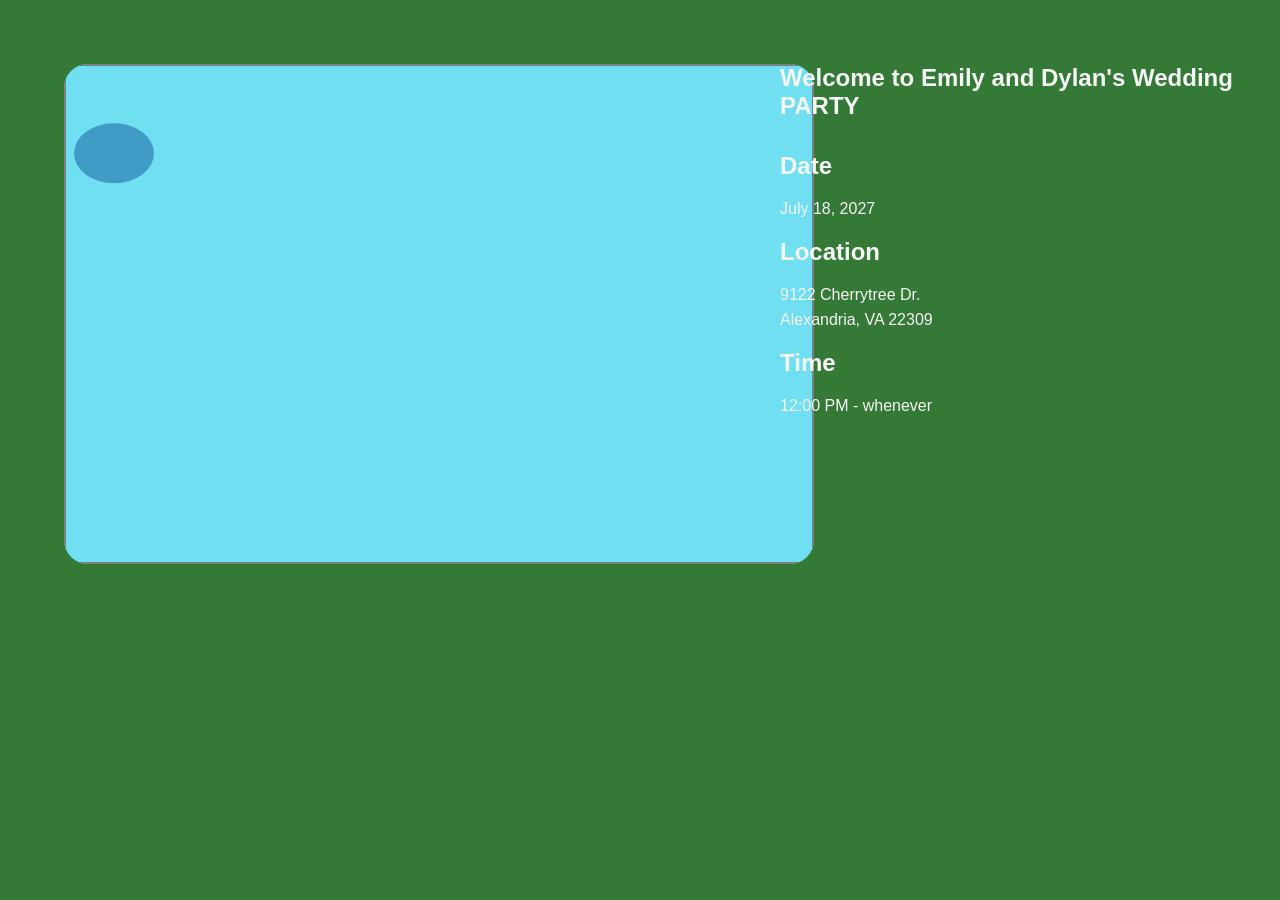
==== index.html @ 6626f099 "canvas stuff" ====
<!DOCTYPE html>
<html lang="en">

<head>
  <meta charset="UTF-8">
  <meta name="viewport" content="width=device-width, initial-scale=1.0">
  <link rel="stylesheet" href="style.css">
  <title>Emily and Dylan's Wedding</title>
</head>

<body>
  <main class="backyard">

     <!-- 
      <a class="floatie-link" href="#welcome">Welcome</a>
      <a class="floatie-link" href="#hotels">Hotels</a>
      <a class="floatie-link" href="#faq">FAQ</a>  
      -->
    <section class="pool">

    </section>


    <section class="deck">
      <div class="info revealed" id="welcome">
        <h1>Welcome to Emily and Dylan's Wedding PARTY</h1>

        <h2>Date</h2>
        <p>July 18, 2027</p>

        <h2>Location</h2>
        <p>9122 Cherrytree Dr.<br>
          Alexandria, VA 22309</p>

        <h2>Time</h2>
        <p>12:00 PM - whenever</p>
      </div>
      <div class="info" id="hotels">
        <h2>Hotel Options</h2>
        <h3>Hampton Inn & Suites Fort Belvoir</h3>
        <p>This is the closest to the location.</p>
        <h3>Alexandria VA Old Town</h3>
        <p>There are a lot of cute hotel options in Old Town.</p>
      </div>
      <div class="info" id="faq">
        <h2>Questions?</h2>
        <p>Please reach out!</p>
      </div>
    </section>
  </main>

  <script src="pool.js"></script>
  <script src="main.js"></script>
</body>

</html>
---- style.css ----
:root {
  --background-color: #f5f5f5;
  --text-color: #444;
  --green-color: #357937;
}

* {
  padding: 0;
  margin: 0;
  box-sizing: border-box;
}

html {
  scroll-behavior: smooth;
}

body {
  font-size: 16px;
  font-family: Avenir, sans-serif;
  background-color: var(--background-color);
  color: var(--text-color);
  /* &.dark-mode {
    --background-color: var(--green-color);
    --text-color: #f5f5f5;
  } */
}

main {
  width: 100%;
  margin: 0 auto;
  padding: 4rem 0;
}

h1 {
  /* font-size: 2.5rem; */
  margin-bottom: 2rem;
}

h2 {
  margin-bottom: 1rem;
}

p {
  line-height: 1.6;
  margin-bottom: 1rem;
}


/* .background-image-scroll {
  background-attachment: fixed;
  background-repeat: no-repeat;
  background-size: cover;
  background-position: center;
  padding: 200px 0;

  &#one {
    background-image: url('images/IMG_2915.jpeg');
  }
  &#two {
    background-image: url('images/IMG_8149.png');
  }
  
  &#three {
    background-image: url('images/2F921D37-9588-4C87-BC78-5B31366B9160.png');
  }
} */

.info {
  width: 90%;
  max-width: 800px;
  margin: 0 auto;
  padding: 4rem 0;
}



.backyard {
  color: var(--background-color);;
  display: flex;
  justify-content: space-between;
  position: relative;
  margin: 0;
  padding: 0;
  width: 100%;
  height: 100vh;
  background-color: var(--green-color);
  .pool {
    position: relative;
    top: 4rem;
    left: 4rem;
    width: 750px;
    height: 500px;
    border-radius: 1.5rem;
    border: none;
    overflow: hidden;
    /* background: #419BC7; */
    /* background: #D8F3FF; */
    background: #70dff2;


    /* border-radius: 2rem; */
    /* &::after {
      content: '';
      background-color: lightgrey;
      border-radius: 2rem;
      position: absolute;
      inset: -2rem;
      z-index: 1;
      background-image: url('images/rock-pattern.png');
      background-size: 100%;
      background-position: top;
      background-repeat: no-repeat;
    } */
    /* .wave {
      position: absolute;
      top: 0;
      left: 0;
      z-index: 2;
      border-radius: 2rem;
    } */

    /* .floatie-link {
      position: absolute;
      left: 0;
      top: 0;
      z-index: 3;
      will-change: transform;
    } */
  }

      /* border-radius: 1.5rem;
    border: 2px solid rgba(120, 120, 120, 0.9);
    overflow: hidden;
    background: #d8f3ff;
    box-shadow: inset 0 0 0 2px rgba(255,255,255,0.3); */

  .deck {
    position: relative;
    width: 500px;
    .info {
      position: absolute;
      top: 0;
      left: 0;
      width: 100%;
      height: 100%;
      opacity: 0;
      &.revealed {
        opacity: 1;
      }
    }
  }
}
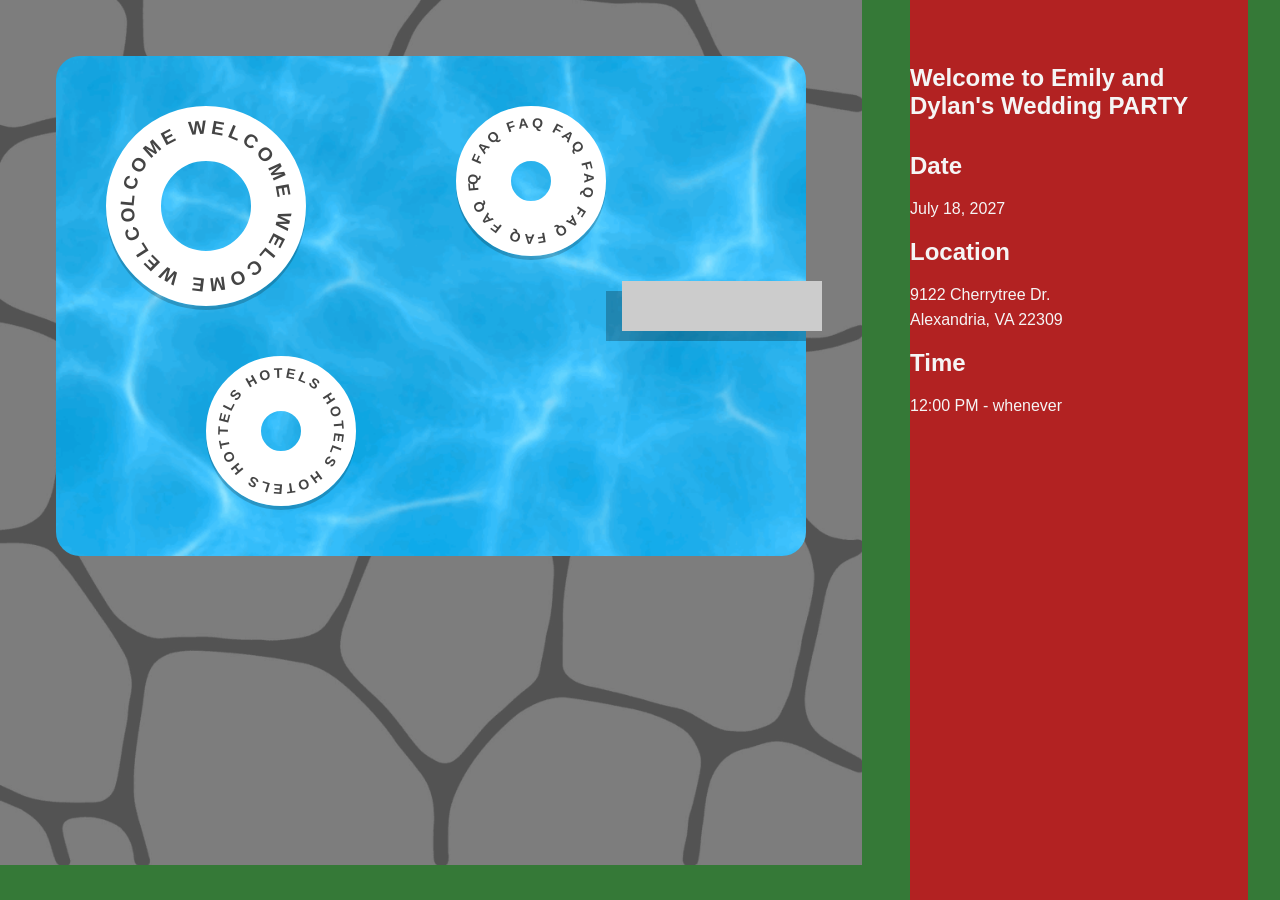
==== commit 7db5b686: "Big rewrite; fix pool" ====
--- a/index.html
+++ b/index.html
@@ -11,14 +11,69 @@
 <body>
   <main class="backyard">
 
-     <!-- 
+    <!-- 
       <a class="floatie-link" href="#welcome">Welcome</a>
       <a class="floatie-link" href="#hotels">Hotels</a>
       <a class="floatie-link" href="#faq">FAQ</a>  
       -->
-    <section class="pool">
+    <div class="pool-border">
+      <div class="pool">
 
-    </section>
+        <a class="floatie-link" href="#welcome">
+          <svg viewBox="0 0 100 100" xmlns="http://www.w3.org/2000/svg" role="img">
+            <defs>
+              <path id="circlePath" d="M 50,50 m -38,0 a 38,38 0 1,1 76,0 a 38,38 0 1,1 -76,0" />
+            </defs>
+
+            <circle cx="50" cy="50" r="38" fill="none" stroke="none" />
+
+            <text fill="currentColor" 
+              font-family="Avenir, sans-serif" 
+              font-size="10" 
+              font-weight="bold"
+              letter-spacing="2"
+              text-anchor="middle">
+              <textPath href="#circlePath" startOffset="50%">WELCOME WELCOME WELCOME WELCOME</textPath>
+            </text>
+          </svg>
+        </a>
+        <a class="floatie-link" href="#hotels">
+          <svg viewBox="0 0 100 100" xmlns="http://www.w3.org/2000/svg" role="img">
+            <defs>
+              <path id="circlePath" d="M 50,50 m -38,0 a 38,38 0 1,1 76,0 a 38,38 0 1,1 -76,0" />
+            </defs>
+            <circle cx="50" cy="50" r="38" fill="none" stroke="none" />
+            <text fill="currentColor" 
+              font-family="Avenir, sans-serif" 
+              font-size="10" 
+              font-weight="bold"
+              letter-spacing="2"
+              text-anchor="middle">
+              <textPath href="#circlePath" startOffset="50%">HOTELS HOTELS HOTELS HOTELS HOTELS</textPath>
+            </text>
+          </svg>
+        </a>
+        <a class="floatie-link" href="#faq">
+          <svg viewBox="0 0 100 100" xmlns="http://www.w3.org/2000/svg" role="img">
+            <defs>
+              <path id="circlePath" d="M 50,50 m -38,0 a 38,38 0 1,1 76,0 a 38,38 0 1,1 -76,0" />
+            </defs>
+            <circle cx="50" cy="50" r="38" fill="none" stroke="none" />
+            <text 
+              fill="currentColor" 
+              font-family="Avenir, sans-serif" 
+              font-size="10" 
+              font-weight="bold"
+              letter-spacing="2"
+              text-anchor="middle">
+              <textPath href="#circlePath" startOffset="50%">FAQ FAQ FAQ FAQ FAQ FAQ FAQ FAQ FAQ</textPath>
+            </text>
+          </svg>
+        </a>
+
+        <span class="diving-board"></span>
+      </div>
+    </div>
 
 
     <section class="deck">
@@ -49,7 +104,7 @@
     </section>
   </main>
 
-  <script src="pool.js"></script>
+  <!-- <script src="pool.js"></script> -->
   <script src="main.js"></script>
 </body>
 
--- a/style.css
+++ b/style.css
@@ -45,26 +45,6 @@
   margin-bottom: 1rem;
 }
 
-
-/* .background-image-scroll {
-  background-attachment: fixed;
-  background-repeat: no-repeat;
-  background-size: cover;
-  background-position: center;
-  padding: 200px 0;
-
-  &#one {
-    background-image: url('images/IMG_2915.jpeg');
-  }
-  &#two {
-    background-image: url('images/IMG_8149.png');
-  }
-  
-  &#three {
-    background-image: url('images/2F921D37-9588-4C87-BC78-5B31366B9160.png');
-  }
-} */
-
 .info {
   width: 90%;
   max-width: 800px;
@@ -75,68 +55,112 @@
 
 
 .backyard {
-  color: var(--background-color);;
+  color: var(--background-color);
   display: flex;
   justify-content: space-between;
+  gap: 1rem;
   position: relative;
   margin: 0;
   padding: 0;
   width: 100%;
   height: 100vh;
   background-color: var(--green-color);
+
+  .pool-border {
+    position: relative;
+    background-image: url('images/rock-pattern.png');
+    background-size: 100%;
+    background-position: top;
+    background-repeat: no-repeat;
+    padding: 3.5rem;
+    flex: 1.5;
+  }
+
   .pool {
     position: relative;
-    top: 4rem;
-    left: 4rem;
     width: 750px;
     height: 500px;
     border-radius: 1.5rem;
     border: none;
-    overflow: hidden;
-    /* background: #419BC7; */
-    /* background: #D8F3FF; */
     background: #70dff2;
-
-
-    /* border-radius: 2rem; */
-    /* &::after {
-      content: '';
-      background-color: lightgrey;
-      border-radius: 2rem;
+    background-image: url('images/pool-water.gif');
+    background-size: cover;
+    background-position: center;
+    background-repeat: no-repeat;
+
+    .diving-board {
+      width: 200px;
+      height: 50px;
+      background-color: #ccc;
       position: absolute;
-      inset: -2rem;
-      z-index: 1;
-      background-image: url('images/rock-pattern.png');
-      background-size: 100%;
-      background-position: top;
-      background-repeat: no-repeat;
-    } */
-    /* .wave {
+      top: 50%;
+      right: -1rem;
+      transform: translateY(-50%);
+      box-shadow: -1rem 10px 0 rgba(0, 0, 0, 0.25);
+    }
+
+    .floatie-link {
+      color: var(--text-color);
       position: absolute;
-      top: 0;
-      left: 0;
-      z-index: 2;
-      border-radius: 2rem;
-    } */
-
-    /* .floatie-link {
-      position: absolute;
-      left: 0;
-      top: 0;
       z-index: 3;
-      will-change: transform;
-    } */
-  }
-
-      /* border-radius: 1.5rem;
-    border: 2px solid rgba(120, 120, 120, 0.9);
-    overflow: hidden;
-    background: #d8f3ff;
-    box-shadow: inset 0 0 0 2px rgba(255,255,255,0.3); */
+      display: block;
+      background: transparent;
+      border: 55px solid white;
+      border-radius: 50%;
+      width: 150px;
+      height: 150px;
+      overflow: visible;
+      box-shadow: 0 4px 0 rgba(0, 0, 0, 0.2);
+
+      perspective: 10em;
+      animation: rotate 24s infinite linear, float 7s infinite ease-in-out;
+      animation-composition: add;
+
+      transition: color .4s ease;
+
+      &:hover {
+        color: rgb(35, 90, 255);
+      }
+
+      svg {
+        position: absolute;
+        inset: -50px;
+        width: calc(100% + 100px);
+        height: calc(100% + 100px);
+        pointer-events: none;
+        display: block;
+      }
+
+      &:nth-child(1) {
+        top: 50px;
+        left: 50px;
+        width: 200px;
+        height: 200px;
+      }
+
+      &:nth-child(2) {
+        top: 300px;
+        left: 150px;
+        animation: rotate 24s infinite linear, float 3s infinite ease-in-out;
+      }
+
+      &:nth-child(3) {
+        bottom: 300px;
+        left: 400px;
+        animation: rotate 24s infinite linear, float 4s infinite ease-in-out;
+      }
+    }
+  }
+
+
 
   .deck {
     position: relative;
     width: 500px;
+    margin: 0 2rem;
+    flex: 1;
+    background: FireBrick;
+
     .info {
       position: absolute;
       top: 0;
@@ -144,6 +168,7 @@
       width: 100%;
       height: 100%;
       opacity: 0;
+
       &.revealed {
         opacity: 1;
       }
@@ -151,3 +176,28 @@
   }
 }
 
+@keyframes rotate {
+  from {
+    transform:
+      rotate(0deg) rotateX(20deg) rotate(720deg);
+  }
+
+  to {
+    transform:
+      rotate(360deg) rotateX(20deg) rotate(0deg);
+  }
+}
+
+@keyframes float {
+  0% {
+    transform: translateY(0);
+  }
+
+  50% {
+    transform: translateY(-20px);
+  }
+
+  100% {
+    transform: translateY(0);
+  }
+}
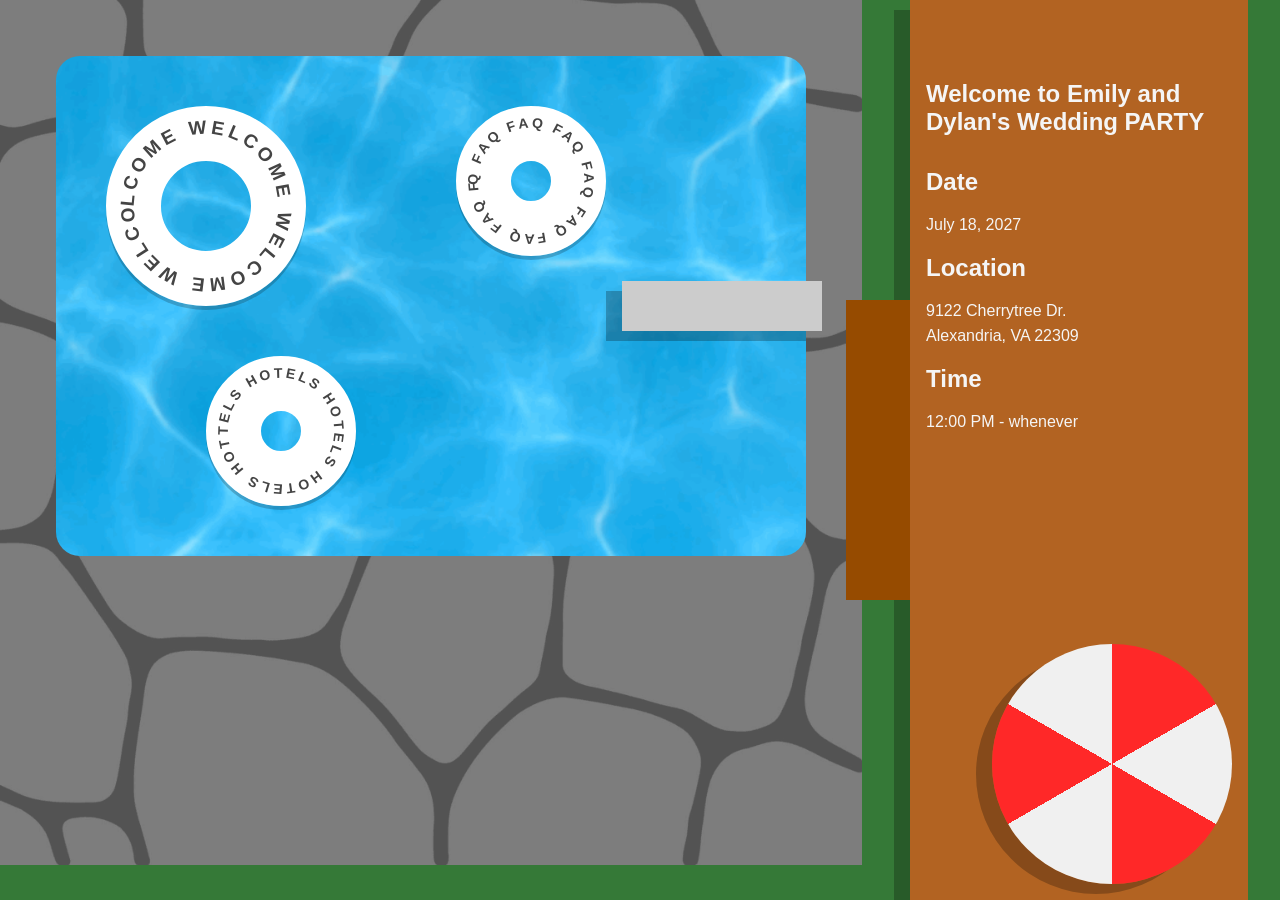
==== commit a594ec9b: "setting up deck styles; umbrella" ====
--- a/index.html
+++ b/index.html
@@ -77,6 +77,11 @@
 
 
     <section class="deck">
+      <span class="deck-stairs"></span>
+      <!-- <div class="parasol"></div> -->
+      <div class="umbrella-wrapper">
+        <div class="umbrella"></div>
+      </div>
       <div class="info revealed" id="welcome">
         <h1>Welcome to Emily and Dylan's Wedding PARTY</h1>
 
--- a/style.css
+++ b/style.css
@@ -2,6 +2,19 @@
   --background-color: #f5f5f5;
   --text-color: #444;
   --green-color: #357937;
+  --shadow: -1rem 10px 0 rgba(0, 0, 0, 0.25);
+
+  --r: rgb(255, 40, 40);
+  --rT: rgba(255, 40, 40, 0);
+
+  --w: rgb(240, 240, 240);
+  --wT: rgba(240, 240, 240, 0);
+
+  --o: rgb(255, 180, 70);
+  --oT: rgba(255, 180, 70, 0);
+
+  --do: rgb(232, 144, 0);
+  --doT: rgba(232, 144, 0, 0);
 }
 
 * {
@@ -64,6 +77,7 @@
   padding: 0;
   width: 100%;
   height: 100vh;
+  overflow: hidden;
   background-color: var(--green-color);
 
   .pool-border {
@@ -96,7 +110,7 @@
       top: 50%;
       right: -1rem;
       transform: translateY(-50%);
-      box-shadow: -1rem 10px 0 rgba(0, 0, 0, 0.25);
+      box-shadow: var(--shadow);
     }
 
     .floatie-link {
@@ -159,12 +173,84 @@
     width: 500px;
     margin: 0 2rem;
     flex: 1;
-    background: FireBrick;
+    background: rgb(178, 99, 34);
+    box-shadow: var(--shadow);
+
+    .parasol {
+
+      background:
+        /* top */
+        radial-gradient(100% 200% at 50% 100%, var(--r) 50%, var(--rT) 50.25%) 50% 1.5em / 9em 12em,
+        radial-gradient(100% 200% at 50% 100%, var(--w) 50%, var(--wT) 50.25%) 50% 1.5em / 21em 12em,
+        radial-gradient(100% 200% at 50% 100%, var(--r) 50%, var(--rT) 50.25%) 50% 1.5em / 30em 12em,
+
+        /* pointy ends */
+        /* radial-gradient(105% 200% at 50% 100%, var(--rT) 49%, var(--r) 50%) 0 13.5em / 4.5em 3em,
+        radial-gradient(105% 200% at 50% 100%, var(--wT) 49%, var(--w) 50%) 4.5em 13.5em / 6em 3em,
+        radial-gradient(105% 200% at 50% 100%, var(--rT) 49%, var(--r) 50%) 50% 13.5em / 9em 3em,
+        radial-gradient(105% 200% at 50% 100%, var(--wT) 49%, var(--w) 50%) 19.5em 13.5em / 6em 3em,
+        radial-gradient(105% 200% at 50% 100%, var(--rT) 49%, var(--r) 50%) 25.5em 13.5em / 4.5em 3em, */
+
+        /* pole */
+        radial-gradient(200% 200% at 100% 100%, var(--do) 49%, var(--doT) 50%) 14em 0 / 1em 1em,
+        radial-gradient(200% 200% at 0% 100%, var(--o) 49%, var(--oT) 50%) 15em 0 / 1em 1em,
+        linear-gradient(90deg, var(--do) 50%, var(--o) 50%) 14em 1em / 2em 25em
+        /* curve in pole */
+        /* radial-gradient(100% 200% at 50% 0, var(--oT) 0.95em, var(--o) 1em, var(--o) 1.95em, var(--do) 2em, var(--do) 2.95em, var(--doT) 3em) 14em 26em / 6em 3em, */
+        /* radial-gradient(200% 200% at 100% 100%, var(--o) 49%, var(--oT) 50%) 18em 25em / 1em 1em, */
+        /* radial-gradient(200% 200% at 0% 100%, var(--do) 49%, var(--doT) 50%) 19em 25em / 1em 1em */
+      ;
+
+      position: absolute;
+      right: 0;
+      bottom: 0;
+      background-repeat: no-repeat;
+      font-size: 10px;
+      width: 30em;
+      height: 29em;
+      box-shadow: var(--shadow);
+    }
+
+    .umbrella-wrapper {
+      border-radius: 50%;
+      position: absolute;
+      right: 1rem;
+      bottom: 1rem;
+      z-index: 99;
+      width: 15rem;
+      height: 15rem;
+      box-shadow: var(--shadow);
+    }
+
+    .umbrella {
+      /* red and white many stripes with linear gradient */
+      width: 15rem;
+      height: 15rem;
+      background: repeating-conic-gradient(var(--r) 0% 16.666%, var(--w) 16.666% 33.333%, var(--r) 33.333% 50%, var(--w) 50% 66.666%, var(--r) 66.666% 83.333%, var(--w) 83.333% 100%) 50% 50% / 15rem 15rem;
+      border-radius: 50%;
+      background-repeat: no-repeat;
+      animation: pure-rotate 3s linear infinite;
+      animation-play-state: paused;
+
+      &:hover {
+        animation-play-state: running;
+      }
+    }
+
+    .deck-stairs {
+      position: absolute;
+      top: 50%;
+      left: -4rem;
+      width: 4rem;
+      height: 300px;
+      transform: translateY(-50%);
+      background: rgb(150, 75, 0);
+    }
 
     .info {
       position: absolute;
-      top: 0;
-      left: 0;
+      top: 1rem;
+      left: 1rem;
       width: 100%;
       height: 100%;
       opacity: 0;
@@ -188,6 +274,16 @@
   }
 }
 
+@keyframes pure-rotate {
+  from {
+    transform: rotate(0deg);
+  }
+
+  to {
+    transform: rotate(360deg);
+  }
+}
+
 @keyframes float {
   0% {
     transform: translateY(0);
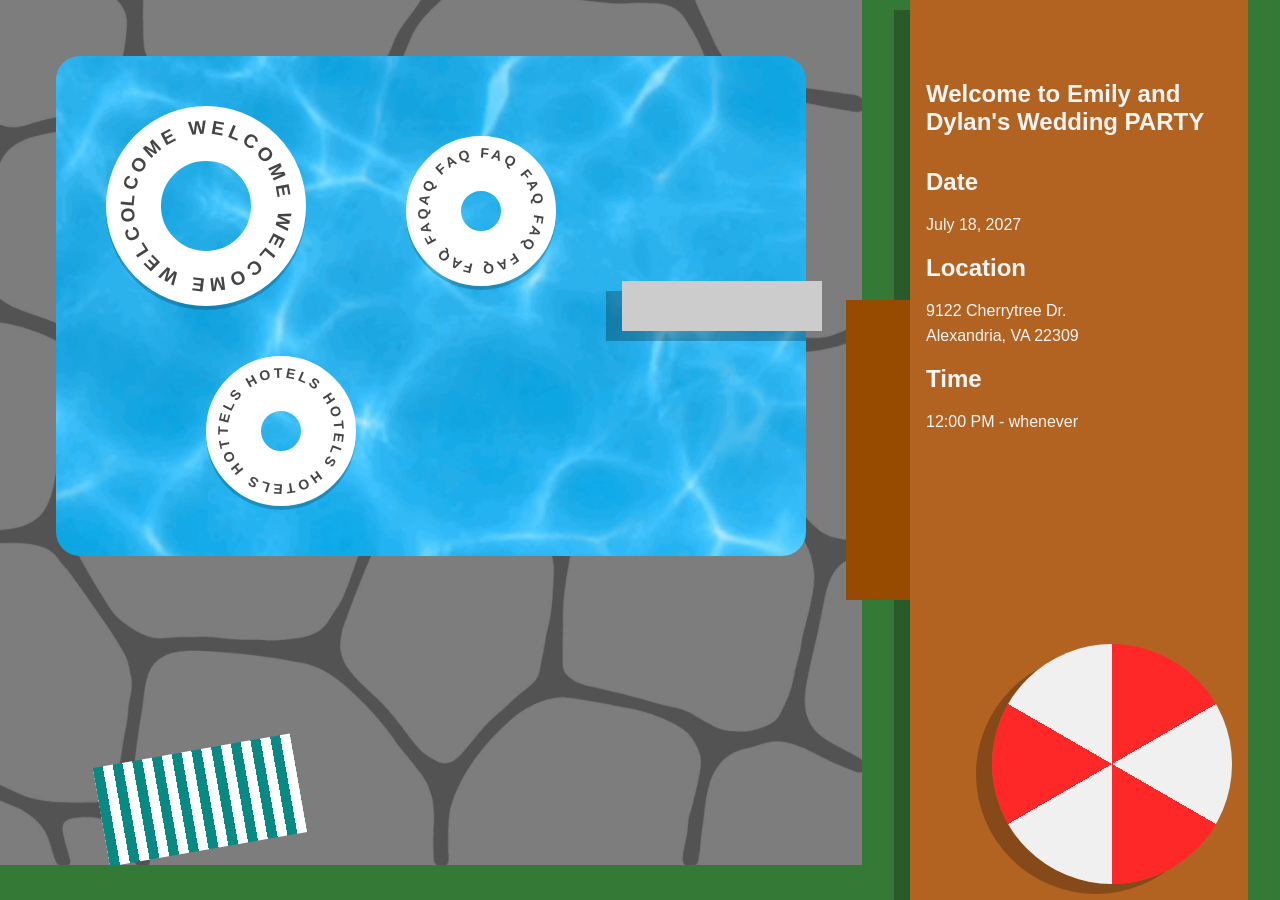
==== commit 212d25c9: "add pool towels" ====
--- a/index.html
+++ b/index.html
@@ -19,67 +19,76 @@
     <div class="pool-border">
       <div class="pool">
 
-        <a class="floatie-link" href="#welcome">
-          <svg viewBox="0 0 100 100" xmlns="http://www.w3.org/2000/svg" role="img">
-            <defs>
-              <path id="circlePath" d="M 50,50 m -38,0 a 38,38 0 1,1 76,0 a 38,38 0 1,1 -76,0" />
-            </defs>
+        
+        <div class="floatie-wrapper drop-in slow">
+          <a class="floatie-link" href="#welcome">
+            <svg viewBox="0 0 100 100" xmlns="http://www.w3.org/2000/svg" role="img">
+              <defs>
+                <path id="circlePath" d="M 50,50 m -38,0 a 38,38 0 1,1 76,0 a 38,38 0 1,1 -76,0" />
+              </defs>
 
-            <circle cx="50" cy="50" r="38" fill="none" stroke="none" />
+              <circle cx="50" cy="50" r="38" fill="none" stroke="none" />
 
-            <text fill="currentColor" 
-              font-family="Avenir, sans-serif" 
-              font-size="10" 
-              font-weight="bold"
-              letter-spacing="2"
-              text-anchor="middle">
-              <textPath href="#circlePath" startOffset="50%">WELCOME WELCOME WELCOME WELCOME</textPath>
-            </text>
-          </svg>
-        </a>
-        <a class="floatie-link" href="#hotels">
-          <svg viewBox="0 0 100 100" xmlns="http://www.w3.org/2000/svg" role="img">
-            <defs>
-              <path id="circlePath" d="M 50,50 m -38,0 a 38,38 0 1,1 76,0 a 38,38 0 1,1 -76,0" />
-            </defs>
-            <circle cx="50" cy="50" r="38" fill="none" stroke="none" />
-            <text fill="currentColor" 
-              font-family="Avenir, sans-serif" 
-              font-size="10" 
-              font-weight="bold"
-              letter-spacing="2"
-              text-anchor="middle">
-              <textPath href="#circlePath" startOffset="50%">HOTELS HOTELS HOTELS HOTELS HOTELS</textPath>
-            </text>
-          </svg>
-        </a>
-        <a class="floatie-link" href="#faq">
-          <svg viewBox="0 0 100 100" xmlns="http://www.w3.org/2000/svg" role="img">
-            <defs>
-              <path id="circlePath" d="M 50,50 m -38,0 a 38,38 0 1,1 76,0 a 38,38 0 1,1 -76,0" />
-            </defs>
-            <circle cx="50" cy="50" r="38" fill="none" stroke="none" />
-            <text 
-              fill="currentColor" 
-              font-family="Avenir, sans-serif" 
-              font-size="10" 
-              font-weight="bold"
-              letter-spacing="2"
-              text-anchor="middle">
-              <textPath href="#circlePath" startOffset="50%">FAQ FAQ FAQ FAQ FAQ FAQ FAQ FAQ FAQ</textPath>
-            </text>
-          </svg>
-        </a>
+              <text fill="currentColor" 
+                font-family="Avenir, sans-serif" 
+                font-size="10" 
+                font-weight="bold"
+                letter-spacing="2"
+                text-anchor="middle">
+                <textPath href="#circlePath" startOffset="50%">WELCOME WELCOME WELCOME WELCOME</textPath>
+              </text>
+            </svg>
+          </a>
+        </div>
+        <div class="floatie-wrapper drop-in delay-2">
+          <a class="floatie-link" href="#hotels">
+            <svg viewBox="0 0 100 100" xmlns="http://www.w3.org/2000/svg" role="img">
+              <defs>
+                <path id="circlePath" d="M 50,50 m -38,0 a 38,38 0 1,1 76,0 a 38,38 0 1,1 -76,0" />
+              </defs>
+              <circle cx="50" cy="50" r="38" fill="none" stroke="none" />
+              <text fill="currentColor" 
+                font-family="Avenir, sans-serif" 
+                font-size="10" 
+                font-weight="bold"
+                letter-spacing="2"
+                text-anchor="middle">
+                <textPath href="#circlePath" startOffset="50%">HOTELS HOTELS HOTELS HOTELS HOTELS</textPath>
+              </text>
+            </svg>
+          </a>
+        </div>
+        <div class="floatie-wrapper drop-in delay-3">
+          <a class="floatie-link" href="#faq">
+            <svg viewBox="0 0 100 100" xmlns="http://www.w3.org/2000/svg" role="img">
+              <defs>
+                <path id="circlePath" d="M 50,50 m -38,0 a 38,38 0 1,1 76,0 a 38,38 0 1,1 -76,0" />
+              </defs>
+              <circle cx="50" cy="50" r="38" fill="none" stroke="none" />
+              <text 
+                fill="currentColor" 
+                font-family="Avenir, sans-serif" 
+                font-size="10" 
+                font-weight="bold"
+                letter-spacing="2"
+                text-anchor="middle">
+                <textPath href="#circlePath" startOffset="50%">FAQ FAQ FAQ FAQ FAQ FAQ FAQ FAQ</textPath>
+              </text>
+            </svg>
+          </a>
+        </div>
 
         <span class="diving-board"></span>
       </div>
+      <div class="pool-towel pop-up"></div>
+      <!--<div class="pool-towel red pop-up delay-2"></div>-->
     </div>
 
 
     <section class="deck">
       <span class="deck-stairs"></span>
       <!-- <div class="parasol"></div> -->
-      <div class="umbrella-wrapper">
+      <div class="umbrella-wrapper drop-in delay-5">
         <div class="umbrella"></div>
       </div>
       <div class="info revealed" id="welcome">
--- a/style.css
+++ b/style.css
@@ -90,6 +90,38 @@
     flex: 1.5;
   }
 
+  .pool-towel { 
+    background: repeating-linear-gradient(
+      to right,
+      #078a83,
+      #078a83 10px,
+      #ffffff 10px,
+      #ffffff 20px
+    );
+    width: 200px;
+    height: 100px;
+    position: absolute;
+    bottom: 50px;
+    left: 100px;
+    transform: rotate(-10deg);
+    animation-composition: add;
+
+    &.red {
+      background: repeating-linear-gradient(
+        to right,
+        #ff0000,
+        #ff0000 10px,
+        #ffffff 10px,
+        #ffffff 20px
+      );
+      bottom: 50px;
+      left: 400px;
+      /* transform: rotate(10deg); */
+
+    }
+  }
+
+
   .pool {
     position: relative;
     width: 750px;
@@ -113,6 +145,29 @@
       box-shadow: var(--shadow);
     }
 
+    .floatie-wrapper {
+
+      &:nth-child(1) .floatie-link {
+        top: 50px;
+        left: 50px;
+        width: 200px;
+        height: 200px;
+        animation: rotate 24s infinite linear, float 7s infinite ease-in-out;
+      }
+
+      &:nth-child(2) .floatie-link {
+        top: 300px;
+        left: 150px;
+        animation: rotate 24s infinite linear, float 3s infinite ease-in-out;
+      }
+
+      &:nth-child(3) .floatie-link {
+        top: 80px;
+        left: 350px;
+        animation: rotate 24s infinite linear, float 4s infinite ease-in-out;
+      }
+    }
+
     .floatie-link {
       color: var(--text-color);
       position: absolute;
@@ -127,7 +182,7 @@
       box-shadow: 0 4px 0 rgba(0, 0, 0, 0.2);
 
       perspective: 10em;
-      animation: rotate 24s infinite linear, float 7s infinite ease-in-out;
+      will-change: transform;
       animation-composition: add;
 
       transition: color .4s ease;
@@ -145,24 +200,6 @@
         display: block;
       }
 
-      &:nth-child(1) {
-        top: 50px;
-        left: 50px;
-        width: 200px;
-        height: 200px;
-      }
-
-      &:nth-child(2) {
-        top: 300px;
-        left: 150px;
-        animation: rotate 24s infinite linear, float 3s infinite ease-in-out;
-      }
-
-      &:nth-child(3) {
-        bottom: 300px;
-        left: 400px;
-        animation: rotate 24s infinite linear, float 4s infinite ease-in-out;
-      }
     }
   }
 
@@ -255,10 +292,94 @@
       height: 100%;
       opacity: 0;
 
+      * {
+        opacity: 0;
+        animation: fade-in 1s ease-in-out .6s forwards;
+      }
+
       &.revealed {
         opacity: 1;
       }
     }
+  }
+}
+
+.drop-in {
+  animation: drop-in .4s ease-in-out forwards;
+  transform: translateY(-100vh);
+
+  &.fast {
+    animation-duration: .4s;
+  }
+
+  &.slow {
+    animation-duration: .6s;
+  }
+
+  &.delay-1 {
+    animation-delay: .1s;
+  }
+
+  &.delay-2 {
+    animation-delay: .2s;
+  }
+
+  &.delay-3 {
+    animation-delay: .3s;
+  }
+
+  &.delay-4 {
+    animation-delay: .4s;
+  }
+
+  &.delay-5 {
+    animation-delay: .5s;
+  }
+}
+
+.pop-up {
+  animation: pop-up .4s ease-in-out forwards;
+  transform: translateY(100vh);
+
+  &.delay-1 {
+    animation-delay: .1s;
+  }
+
+  &.delay-2 {
+    animation-delay: .2s;
+  }
+
+  &.delay-3 {
+    animation-delay: .3s;
+  }
+
+  &.delay-4 {
+    animation-delay: .4s;
+  }
+
+  &.delay-5 {
+    animation-delay: .5s;
+  }
+}
+
+@keyframes pop-up {
+  from {
+    transform: translateY(100vh);
+  }
+
+  to {
+    transform: translateY(0);
+  }
+}
+
+
+@keyframes drop-in {
+  from {
+    transform: translateY(-100vh);
+  }
+
+  to {
+    transform: translateY(0);
   }
 }
 
@@ -275,11 +396,11 @@
 }
 
 @keyframes pure-rotate {
-  from {
+  0% {
     transform: rotate(0deg);
   }
 
-  to {
+  100% {
     transform: rotate(360deg);
   }
 }
@@ -296,4 +417,14 @@
   100% {
     transform: translateY(0);
   }
+}
+
+@keyframes fade-in {
+  0% {
+    opacity: 0;
+  }
+
+  100% {
+    opacity: 1;
+  }
 }
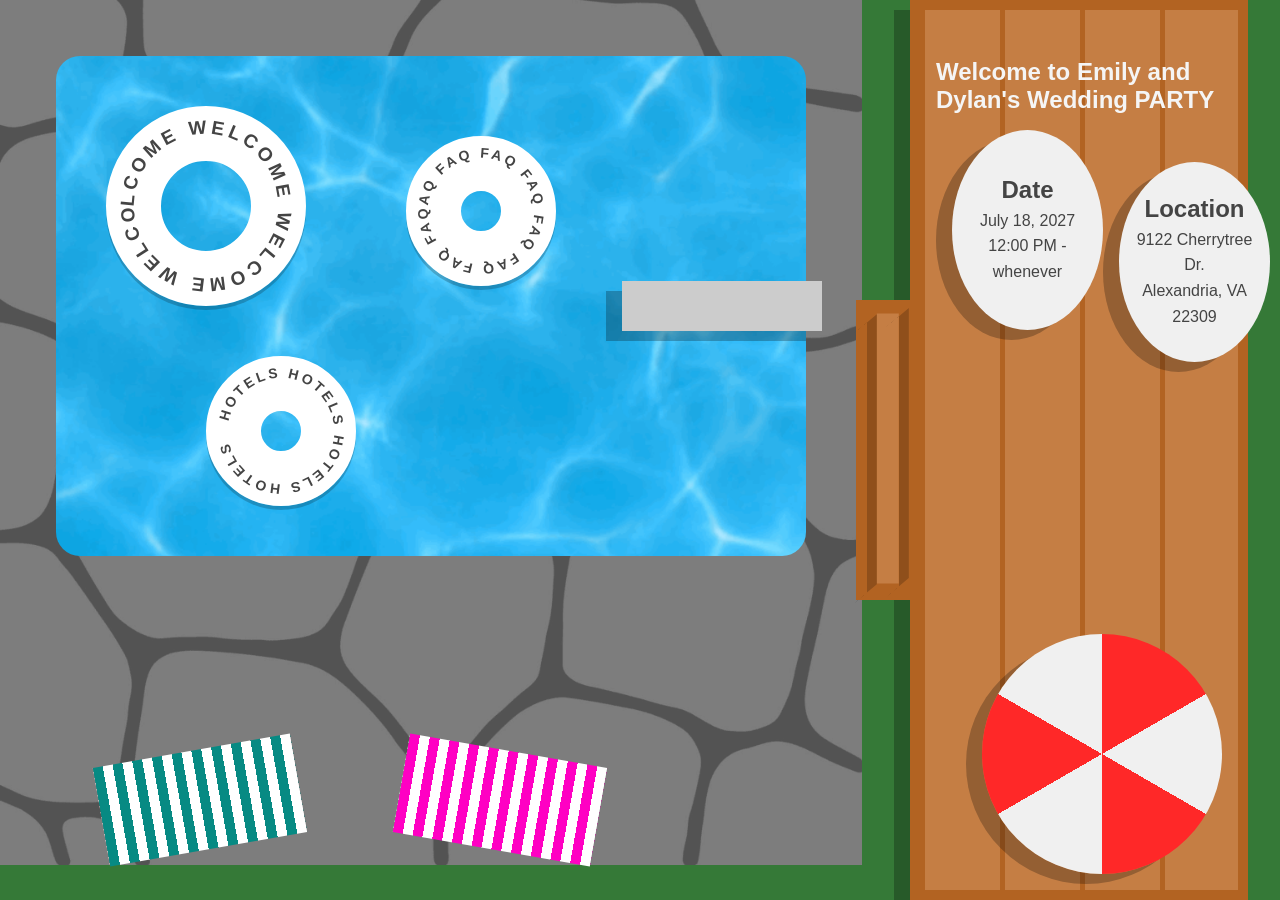
==== commit 22d6f53b: "building tables; fix transitions" ====
--- a/index.html
+++ b/index.html
@@ -53,7 +53,7 @@
                 font-weight="bold"
                 letter-spacing="2"
                 text-anchor="middle">
-                <textPath href="#circlePath" startOffset="50%">HOTELS HOTELS HOTELS HOTELS HOTELS</textPath>
+                <textPath href="#circlePath" startOffset="50%">HOTELS HOTELS HOTELS HOTELS</textPath>
               </text>
             </svg>
           </a>
@@ -80,29 +80,42 @@
 
         <span class="diving-board"></span>
       </div>
-      <div class="pool-towel pop-up"></div>
-      <!--<div class="pool-towel red pop-up delay-2"></div>-->
+      
+      <div class="pool-towel-wrapper pop-up">
+        <div class="pool-towel"></div>
+      </div>
+      <div class="pool-towel-wrapper pop-up delay-2">
+        <div class="pool-towel red"></div>
+        </div> 
     </div>
 
 
     <section class="deck">
-      <span class="deck-stairs"></span>
-      <!-- <div class="parasol"></div> -->
+      <span class="deck-stairs"><span></span></span>
       <div class="umbrella-wrapper drop-in delay-5">
         <div class="umbrella"></div>
       </div>
       <div class="info revealed" id="welcome">
-        <h1>Welcome to Emily and Dylan's Wedding PARTY</h1>
+      <h1 class="banner">Welcome to Emily and Dylan's Wedding PARTY</h1>
 
-        <h2>Date</h2>
-        <p>July 18, 2027</p>
+        <div class="flex">
+          <div class="flex-item table" id="date">
+            <h2>Date</h2>
+            <p>July 18, 2027</p>
+            <p>12:00 PM - whenever</p>
+          </div>
 
-        <h2>Location</h2>
-        <p>9122 Cherrytree Dr.<br>
-          Alexandria, VA 22309</p>
+          <div class="flex-item table" id="location">
+            <h2>Location</h2>
+            <p>9122 Cherrytree Dr.<br>
+              Alexandria, VA 22309</p>
+          </div>
 
-        <h2>Time</h2>
-        <p>12:00 PM - whenever</p>
+          <!-- <div class="flex-item">
+            <h2>Time</h2>
+            <p>12:00 PM - whenever</p>
+          </div> -->
+        </div>
       </div>
       <div class="info" id="hotels">
         <h2>Hotel Options</h2>
@@ -112,8 +125,10 @@
         <p>There are a lot of cute hotel options in Old Town.</p>
       </div>
       <div class="info" id="faq">
-        <h2>Questions?</h2>
-        <p>Please reach out!</p>
+        <div class="table">
+          <h2>Questions?</h2>
+          <p>Please reach out!</p>
+        </div>
       </div>
     </section>
   </main>
--- a/style.css
+++ b/style.css
@@ -2,7 +2,7 @@
   --background-color: #f5f5f5;
   --text-color: #444;
   --green-color: #357937;
-  --shadow: -1rem 10px 0 rgba(0, 0, 0, 0.25);
+  --box-shadow: -1rem 10px 0 rgba(0, 0, 0, 0.25);
 
   --r: rgb(255, 40, 40);
   --rT: rgba(255, 40, 40, 0);
@@ -62,7 +62,7 @@
   width: 90%;
   max-width: 800px;
   margin: 0 auto;
-  padding: 4rem 0;
+  padding: 2rem 0;
 }
 
 
@@ -90,34 +90,44 @@
     flex: 1.5;
   }
 
-  .pool-towel { 
-    background: repeating-linear-gradient(
-      to right,
-      #078a83,
-      #078a83 10px,
-      #ffffff 10px,
-      #ffffff 20px
-    );
+  .pool-towel-wrapper {
     width: 200px;
     height: 100px;
     position: absolute;
     bottom: 50px;
     left: 100px;
-    transform: rotate(-10deg);
-    animation-composition: add;
-
-    &.red {
-      background: repeating-linear-gradient(
-        to right,
-        #ff0000,
-        #ff0000 10px,
-        #ffffff 10px,
-        #ffffff 20px
-      );
+
+    +.pool-towel-wrapper {
       bottom: 50px;
       left: 400px;
-      /* transform: rotate(10deg); */
-
+    }
+
+    .pool-towel {
+      background: repeating-linear-gradient(to right,
+          #078a83,
+          #078a83 10px,
+          #ffffff 10px,
+          #ffffff 20px);
+      transform: rotate(-10deg);
+      height: 100%;
+      width: 100%;
+      transition: transform .2s ease;
+
+      &:hover {
+        transform: rotate(10deg);
+      }
+
+      &.red {
+        background: repeating-linear-gradient(to right,
+            #ff00c3,
+            #ff00c3 10px,
+            #ffffff 10px,
+            #ffffff 20px);
+        transform: rotate(10deg);
+        &:hover {
+          transform: rotate(-10deg);
+        }
+      }
     }
   }
 
@@ -142,7 +152,7 @@
       top: 50%;
       right: -1rem;
       transform: translateY(-50%);
-      box-shadow: var(--shadow);
+      box-shadow: var(--box-shadow);
     }
 
     .floatie-wrapper {
@@ -210,43 +220,14 @@
     width: 500px;
     margin: 0 2rem;
     flex: 1;
-    background: rgb(178, 99, 34);
-    box-shadow: var(--shadow);
-
-    .parasol {
-
-      background:
-        /* top */
-        radial-gradient(100% 200% at 50% 100%, var(--r) 50%, var(--rT) 50.25%) 50% 1.5em / 9em 12em,
-        radial-gradient(100% 200% at 50% 100%, var(--w) 50%, var(--wT) 50.25%) 50% 1.5em / 21em 12em,
-        radial-gradient(100% 200% at 50% 100%, var(--r) 50%, var(--rT) 50.25%) 50% 1.5em / 30em 12em,
-
-        /* pointy ends */
-        /* radial-gradient(105% 200% at 50% 100%, var(--rT) 49%, var(--r) 50%) 0 13.5em / 4.5em 3em,
-        radial-gradient(105% 200% at 50% 100%, var(--wT) 49%, var(--w) 50%) 4.5em 13.5em / 6em 3em,
-        radial-gradient(105% 200% at 50% 100%, var(--rT) 49%, var(--r) 50%) 50% 13.5em / 9em 3em,
-        radial-gradient(105% 200% at 50% 100%, var(--wT) 49%, var(--w) 50%) 19.5em 13.5em / 6em 3em,
-        radial-gradient(105% 200% at 50% 100%, var(--rT) 49%, var(--r) 50%) 25.5em 13.5em / 4.5em 3em, */
-
-        /* pole */
-        radial-gradient(200% 200% at 100% 100%, var(--do) 49%, var(--doT) 50%) 14em 0 / 1em 1em,
-        radial-gradient(200% 200% at 0% 100%, var(--o) 49%, var(--oT) 50%) 15em 0 / 1em 1em,
-        linear-gradient(90deg, var(--do) 50%, var(--o) 50%) 14em 1em / 2em 25em
-        /* curve in pole */
-        /* radial-gradient(100% 200% at 50% 0, var(--oT) 0.95em, var(--o) 1em, var(--o) 1.95em, var(--do) 2em, var(--do) 2.95em, var(--doT) 3em) 14em 26em / 6em 3em, */
-        /* radial-gradient(200% 200% at 100% 100%, var(--o) 49%, var(--oT) 50%) 18em 25em / 1em 1em, */
-        /* radial-gradient(200% 200% at 0% 100%, var(--do) 49%, var(--doT) 50%) 19em 25em / 1em 1em */
-      ;
-
-      position: absolute;
-      right: 0;
-      bottom: 0;
-      background-repeat: no-repeat;
-      font-size: 10px;
-      width: 30em;
-      height: 29em;
-      box-shadow: var(--shadow);
-    }
+    background: #c57e44;
+    box-shadow: var(--box-shadow);
+    border: 10px solid #b26322;
+    background: repeating-linear-gradient(to right,
+        #b26322,
+        #b26322 5px,
+        #c57e44 5px,
+        #c57e44 80px);
 
     .umbrella-wrapper {
       border-radius: 50%;
@@ -256,7 +237,7 @@
       z-index: 99;
       width: 15rem;
       height: 15rem;
-      box-shadow: var(--shadow);
+      box-shadow: var(--box-shadow);
     }
 
     .umbrella {
@@ -281,24 +262,54 @@
       width: 4rem;
       height: 300px;
       transform: translateY(-50%);
-      background: rgb(150, 75, 0);
+      background: #b26322;
+
+      span {
+        position: absolute;
+        left: 50%;
+        width: 35%;
+        height: 90%;
+        background-color: #c57e44;
+        transform: translate(-50%, 5%);
+
+        &::after {
+          content: '';
+          width: 100%;
+          height: 100%;
+          box-shadow: 10px 0px 0 rgba(0, 0, 0, 0.2);
+          position: relative;
+          display: block;
+          transform: skewY(-40deg) translateY(12px);
+        }
+
+        &::before {
+          content: '';
+          width: 100%;
+          height: 100%;
+          box-shadow: 10px 0px 0 rgba(0, 0, 0, 0.2);
+          position: absolute;
+          top: 14px;
+          left: calc(-100% - 5px);
+          display: block;
+          transform: skewY(-40deg) translate(-5px);
+        }
+      }
+
     }
 
     .info {
       position: absolute;
       top: 1rem;
-      left: 1rem;
+      left: calc(50% + 1rem);
       width: 100%;
       height: 100%;
       opacity: 0;
-
-      * {
+      transform: translateX(-50%);
+      animation-delay: .8s;
+
+      &.revealed {
         opacity: 0;
-        animation: fade-in 1s ease-in-out .6s forwards;
-      }
-
-      &.revealed {
-        opacity: 1;
+        animation: fade-in .5s ease-in-out .7s forwards;
       }
     }
   }
@@ -315,51 +326,73 @@
   &.slow {
     animation-duration: .6s;
   }
-
-  &.delay-1 {
-    animation-delay: .1s;
-  }
-
-  &.delay-2 {
-    animation-delay: .2s;
-  }
-
-  &.delay-3 {
-    animation-delay: .3s;
-  }
-
-  &.delay-4 {
-    animation-delay: .4s;
-  }
-
-  &.delay-5 {
-    animation-delay: .5s;
-  }
 }
 
 .pop-up {
   animation: pop-up .4s ease-in-out forwards;
   transform: translateY(100vh);
-
-  &.delay-1 {
-    animation-delay: .1s;
-  }
-
-  &.delay-2 {
-    animation-delay: .2s;
-  }
-
-  &.delay-3 {
-    animation-delay: .3s;
-  }
-
-  &.delay-4 {
-    animation-delay: .4s;
-  }
-
-  &.delay-5 {
-    animation-delay: .5s;
-  }
+}
+
+
+.delay-1 {
+  animation-delay: .1s;
+}
+
+.delay-2 {
+  animation-delay: .2s !important;
+}
+
+.delay-3 {
+  animation-delay: .3s;
+}
+
+.delay-4 {
+  animation-delay: .4s;
+}
+
+.delay-5 {
+  animation-delay: .5s;
+}
+
+.table {
+  background-color: #f0f0f0;
+  color: var(--text-color);
+  border-radius: 50%;
+  padding: 1rem;
+  height: 200px;
+  width: 200px;
+  text-align: center;
+  display: flex;
+  flex-direction: column;
+  justify-content: center;
+  box-shadow: var(--box-shadow);
+
+  &#date {
+    transform: translate(1rem, -1rem);
+  }
+
+  &#location {
+    transform: translate(1rem, 1rem);
+  }
+  h2 {
+    margin: 0 0 .25rem;
+  }
+  p {
+    margin: 0;
+  }
+}
+
+
+
+
+.flex {
+  display: flex;
+  align-items: center;
+  gap: 1rem;
+}
+
+.flex-item {
+  /* flex: 1; */
 }
 
 @keyframes pop-up {
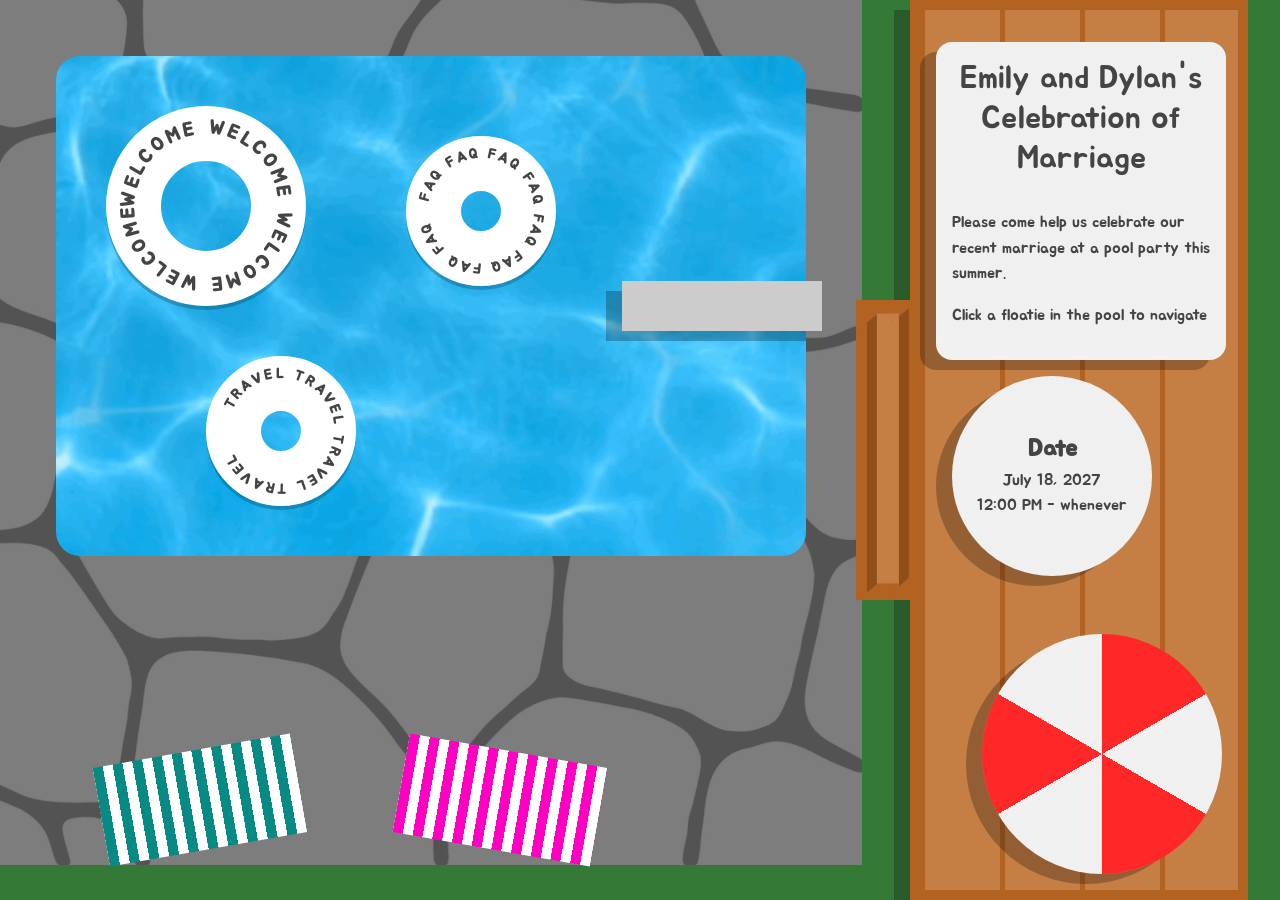
==== commit e024e877: "Font updates, other text updates" ====
--- a/index.html
+++ b/index.html
@@ -4,6 +4,9 @@
 <head>
   <meta charset="UTF-8">
   <meta name="viewport" content="width=device-width, initial-scale=1.0">
+  <link rel="preconnect" href="https://fonts.googleapis.com">
+  <link rel="preconnect" href="https://fonts.gstatic.com" crossorigin>
+  <link href="https://fonts.googleapis.com/css2?family=Press+Start+2P&family=Jua&display=swap" rel="stylesheet">
   <link rel="stylesheet" href="style.css">
   <title>Emily and Dylan's Wedding</title>
 </head>
@@ -30,7 +33,7 @@
               <circle cx="50" cy="50" r="38" fill="none" stroke="none" />
 
               <text fill="currentColor" 
-                font-family="Avenir, sans-serif" 
+                font-family="Jua, sans-serif" 
                 font-size="10" 
                 font-weight="bold"
                 letter-spacing="2"
@@ -41,19 +44,19 @@
           </a>
         </div>
         <div class="floatie-wrapper drop-in delay-2">
-          <a class="floatie-link" href="#hotels">
+          <a class="floatie-link" href="#travel">
             <svg viewBox="0 0 100 100" xmlns="http://www.w3.org/2000/svg" role="img">
               <defs>
                 <path id="circlePath" d="M 50,50 m -38,0 a 38,38 0 1,1 76,0 a 38,38 0 1,1 -76,0" />
               </defs>
               <circle cx="50" cy="50" r="38" fill="none" stroke="none" />
               <text fill="currentColor" 
-                font-family="Avenir, sans-serif" 
+                font-family="Jua, sans-serif" 
                 font-size="10" 
                 font-weight="bold"
                 letter-spacing="2"
                 text-anchor="middle">
-                <textPath href="#circlePath" startOffset="50%">HOTELS HOTELS HOTELS HOTELS</textPath>
+                <textPath href="#circlePath" startOffset="50%">TRAVEL TRAVEL TRAVEL TRAVEL</textPath>
               </text>
             </svg>
           </a>
@@ -67,7 +70,7 @@
               <circle cx="50" cy="50" r="38" fill="none" stroke="none" />
               <text 
                 fill="currentColor" 
-                font-family="Avenir, sans-serif" 
+                font-family="Jua, sans-serif" 
                 font-size="10" 
                 font-weight="bold"
                 letter-spacing="2"
@@ -96,8 +99,11 @@
         <div class="umbrella"></div>
       </div>
       <div class="info revealed" id="welcome">
-      <h1 class="banner">Welcome to Emily and Dylan's Wedding PARTY</h1>
-
+        <div class="long-table">
+          <h1 class="banner">Emily and Dylan's <br> Celebration of Marriage</h1>
+          <p>Please come help us celebrate our recent marriage at a pool party this summer. </p>
+          <p>Click a floatie in the pool to navigate</p>
+        </div>
         <div class="flex">
           <div class="flex-item table" id="date">
             <h2>Date</h2>
@@ -105,27 +111,24 @@
             <p>12:00 PM - whenever</p>
           </div>
 
-          <div class="flex-item table" id="location">
-            <h2>Location</h2>
-            <p>9122 Cherrytree Dr.<br>
-              Alexandria, VA 22309</p>
-          </div>
-
-          <!-- <div class="flex-item">
-            <h2>Time</h2>
-            <p>12:00 PM - whenever</p>
-          </div> -->
         </div>
       </div>
-      <div class="info" id="hotels">
-        <h2>Hotel Options</h2>
-        <h3>Hampton Inn & Suites Fort Belvoir</h3>
-        <p>This is the closest to the location.</p>
-        <h3>Alexandria VA Old Town</h3>
-        <p>There are a lot of cute hotel options in Old Town.</p>
+      <div class="info" id="travel">
+        <div class="long-table">
+          <h2>Travel</h2>
+          <h3>Hampton Inn & Suites Fort Belvoir</h3>
+          <p>This is the closest to the location.</p>
+          <h3>Alexandria VA Old Town</h3>
+          <p>There are a lot of cute hotel options in Old Town.</p>
+        </div>
       </div>
       <div class="info" id="faq">
-        <div class="table">
+        <div class="flex-item table" id="location">
+          <h2>Location</h2>
+          <p>9122 Cherrytree Dr.<br>
+            Alexandria, VA 22309</p>
+        </div>
+        <div class="table" id="questions">
           <h2>Questions?</h2>
           <p>Please reach out!</p>
         </div>
--- a/style.css
+++ b/style.css
@@ -29,7 +29,12 @@
 
 body {
   font-size: 16px;
-  font-family: Avenir, sans-serif;
+  /* font-family: Avenir, sans-serif; */
+  font-family: "Jua", sans-serif;
+
+  /* font-family: "Press Start 2P", system-ui; */
+  /* font-weight: 400; */
+  font-style: normal;
   background-color: var(--background-color);
   color: var(--text-color);
   /* &.dark-mode {
@@ -47,6 +52,7 @@
 h1 {
   /* font-size: 2.5rem; */
   margin-bottom: 2rem;
+  font-weight: normal;
 }
 
 h2 {
@@ -299,7 +305,7 @@
 
     .info {
       position: absolute;
-      top: 1rem;
+      top: 0rem;
       left: calc(50% + 1rem);
       width: 100%;
       height: 100%;
@@ -367,11 +373,15 @@
   justify-content: center;
   box-shadow: var(--box-shadow);
 
+  &#location {
+    transform: translate(14rem, 1rem);
+  }
+
+  &#questions {
+    transform: translate(6rem, 3rem);
+  }
+
   &#date {
-    transform: translate(1rem, -1rem);
-  }
-
-  &#location {
     transform: translate(1rem, 1rem);
   }
   h2 {
@@ -382,6 +392,27 @@
   }
 }
 
+.long-table {
+  background-color: #f0f0f0;
+  color: var(--text-color);
+  border-radius: 1rem;
+  padding: 1rem;
+  width: calc(100% - 1.75rem);
+  box-shadow: var(--box-shadow);
+}
+
+.banner {
+  text-align: center;
+  font-size: 2rem;
+  margin-bottom: 2rem;
+
+  span {
+    display: block;
+    font-size: .85rem;
+    margin-top: 0.5rem;
+    font-weight: normal;
+  }
+}
 
 
 
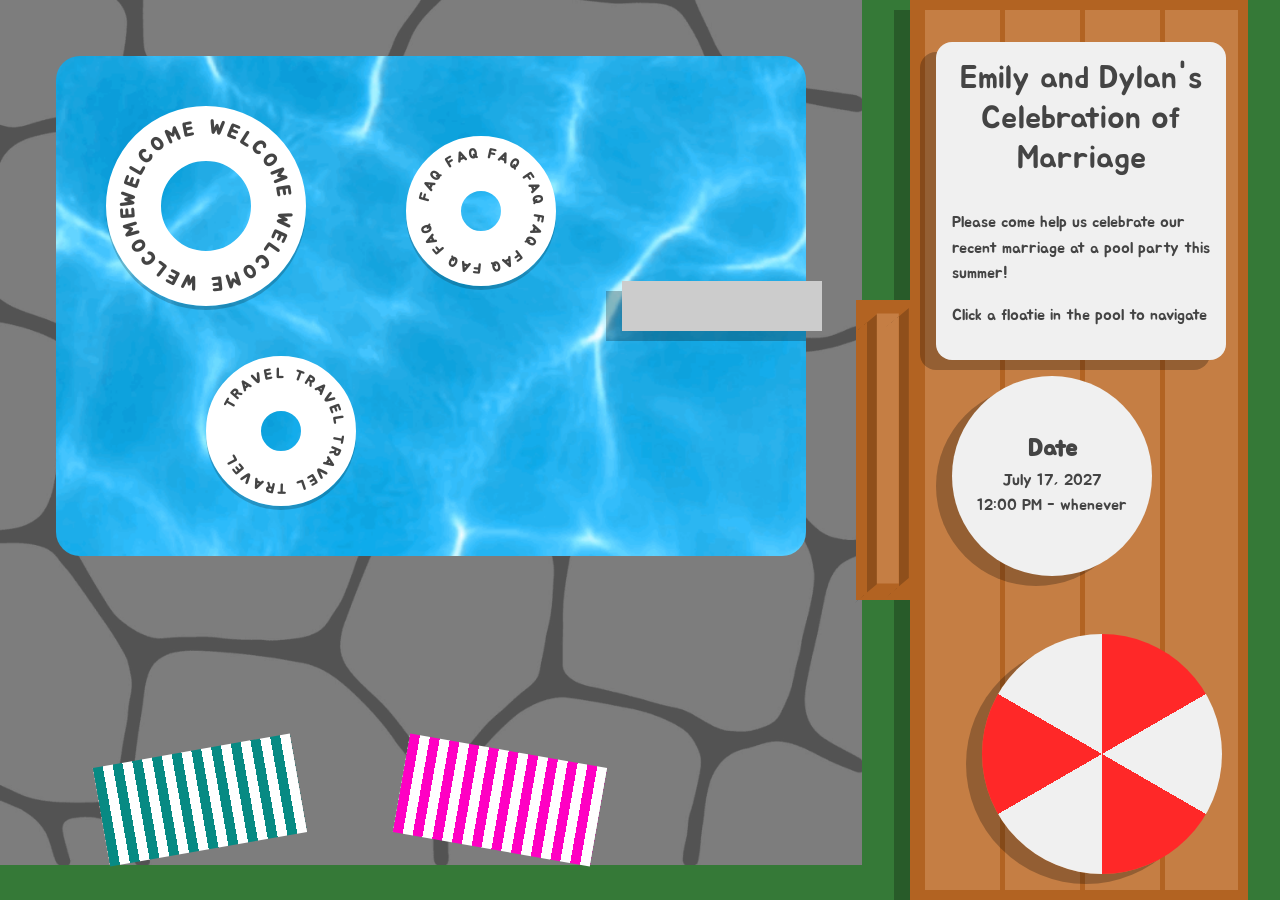
==== commit 879a5e31: "text update" ====
--- a/index.html
+++ b/index.html
@@ -101,13 +101,13 @@
       <div class="info revealed" id="welcome">
         <div class="long-table">
           <h1 class="banner">Emily and Dylan's <br> Celebration of Marriage</h1>
-          <p>Please come help us celebrate our recent marriage at a pool party this summer. </p>
+          <p>Please come help us celebrate our recent marriage at a pool party this summer!</p>
           <p>Click a floatie in the pool to navigate</p>
         </div>
         <div class="flex">
           <div class="flex-item table" id="date">
             <h2>Date</h2>
-            <p>July 18, 2027</p>
+            <p>July 17, 2027</p>
             <p>12:00 PM - whenever</p>
           </div>
 
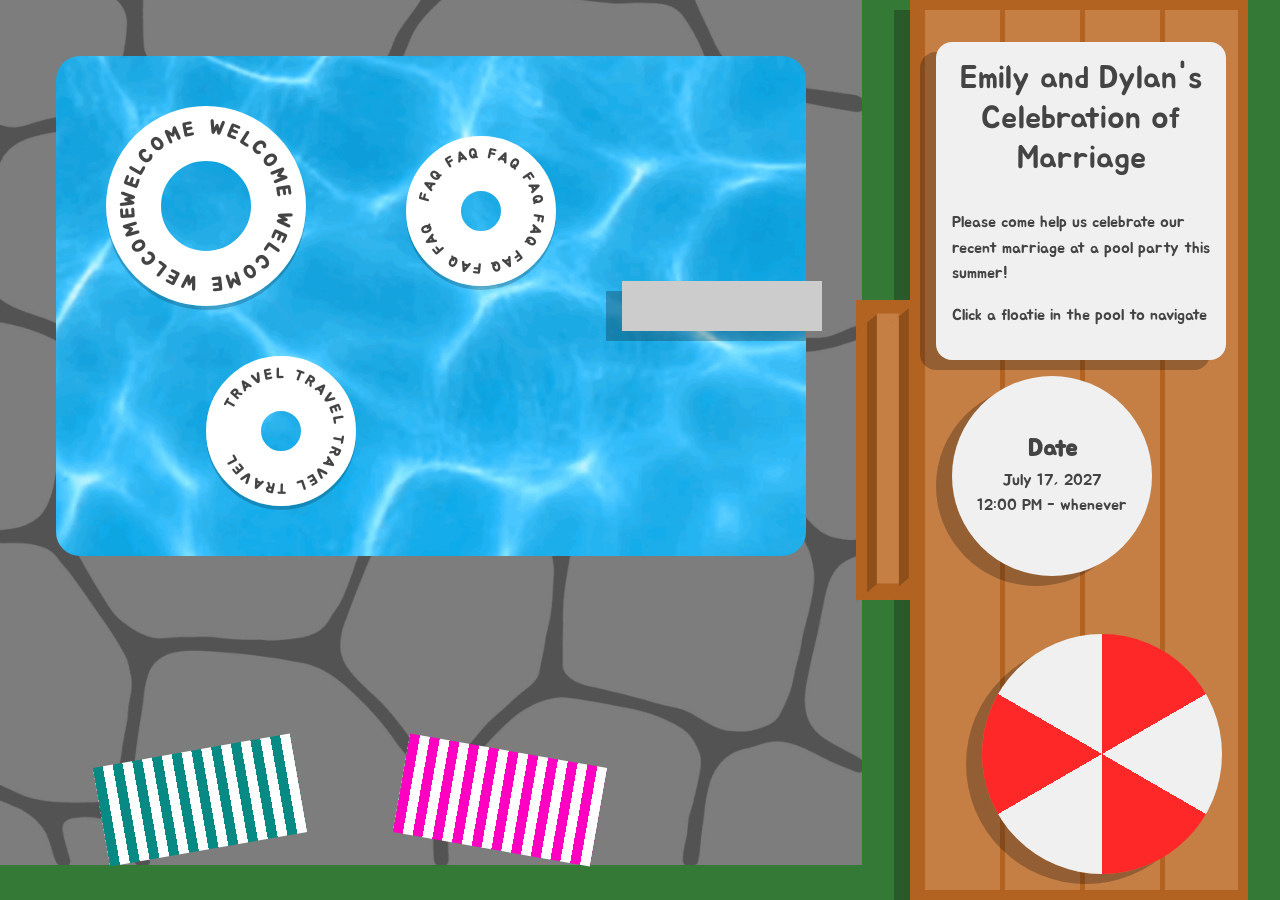
==== commit 7b3d361d: "mobile styles" ====
--- a/index.html
+++ b/index.html
@@ -13,12 +13,6 @@
 
 <body>
   <main class="backyard">
-
-    <!-- 
-      <a class="floatie-link" href="#welcome">Welcome</a>
-      <a class="floatie-link" href="#hotels">Hotels</a>
-      <a class="floatie-link" href="#faq">FAQ</a>  
-      -->
     <div class="pool-border">
       <div class="pool">
 
@@ -84,17 +78,17 @@
         <span class="diving-board"></span>
       </div>
       
-      <div class="pool-towel-wrapper pop-up">
+      <div class="pool-towel-wrapper pop-up m-dn">
         <div class="pool-towel"></div>
       </div>
-      <div class="pool-towel-wrapper pop-up delay-2">
+      <div class="pool-towel-wrapper pop-up delay-2 m-dn">
         <div class="pool-towel red"></div>
         </div> 
     </div>
 
 
     <section class="deck">
-      <span class="deck-stairs"><span></span></span>
+      <span class="deck-stairs m-dn"><span></span></span>
       <div class="umbrella-wrapper drop-in delay-5">
         <div class="umbrella"></div>
       </div>
--- a/style.css
+++ b/style.css
@@ -69,11 +69,16 @@
   max-width: 800px;
   margin: 0 auto;
   padding: 2rem 0;
+
+  @media (max-width: 768px) {
+    padding: 1rem 0;
+  }
 }
 
 
 
 .backyard {
+  background-color: var(--green-color);
   color: var(--background-color);
   display: flex;
   justify-content: space-between;
@@ -84,7 +89,11 @@
   width: 100%;
   height: 100vh;
   overflow: hidden;
-  background-color: var(--green-color);
+
+  @media (max-width: 768px) {
+    display: block;
+    overflow: auto;
+  }
 
   .pool-border {
     position: relative;
@@ -94,6 +103,10 @@
     background-repeat: no-repeat;
     padding: 3.5rem;
     flex: 1.5;
+
+    @media (max-width: 768px) {
+      padding: 1rem;
+    }
   }
 
   .pool-towel-wrapper {
@@ -103,9 +116,19 @@
     bottom: 50px;
     left: 100px;
 
+    @media (max-width: 768px) {
+      width: 100px;
+      height: 50px;
+      left: 25px;
+    }
+
     +.pool-towel-wrapper {
       bottom: 50px;
       left: 400px;
+
+      @media (max-width: 768px) {
+        left: 150px;
+      }
     }
 
     .pool-towel {
@@ -130,6 +153,7 @@
             #ffffff 10px,
             #ffffff 20px);
         transform: rotate(10deg);
+
         &:hover {
           transform: rotate(-10deg);
         }
@@ -150,6 +174,11 @@
     background-position: center;
     background-repeat: no-repeat;
 
+    @media (max-width: 768px) {
+      width: 100%;
+      height: 200px;
+    }
+
     .diving-board {
       width: 200px;
       height: 50px;
@@ -159,6 +188,11 @@
       right: -1rem;
       transform: translateY(-50%);
       box-shadow: var(--box-shadow);
+
+      @media (max-width: 768px) {
+        width: 100px;
+        height: 50px;
+      }
     }
 
     .floatie-wrapper {
@@ -169,18 +203,33 @@
         width: 200px;
         height: 200px;
         animation: rotate 24s infinite linear, float 7s infinite ease-in-out;
+
+        @media (max-width: 768px) {
+          top: 25px;
+          left: 25px;
+        }
       }
 
       &:nth-child(2) .floatie-link {
         top: 300px;
         left: 150px;
         animation: rotate 24s infinite linear, float 3s infinite ease-in-out;
+
+        @media (max-width: 768px) {
+          top: 110px;
+          left: 100px;
+        }
       }
 
       &:nth-child(3) .floatie-link {
         top: 80px;
         left: 350px;
         animation: rotate 24s infinite linear, float 4s infinite ease-in-out;
+
+        @media (max-width: 768px) {
+          top: 40px;
+          left: 175px;
+        }
       }
     }
 
@@ -203,6 +252,12 @@
 
       transition: color .4s ease;
 
+      @media (max-width: 768px) {
+        width: 80px !important;
+        height: 80px !important;
+        border-width: 20px !important;
+      }
+
       &:hover {
         color: rgb(35, 90, 255);
       }
@@ -214,6 +269,12 @@
         height: calc(100% + 100px);
         pointer-events: none;
         display: block;
+
+        @media (max-width: 768px) {
+          inset: -20px;
+          width: calc(100% + 40px);
+          height: calc(100% + 40px);
+        }
       }
 
     }
@@ -235,6 +296,13 @@
         #c57e44 5px,
         #c57e44 80px);
 
+    @media (max-width: 768px) {
+      width: 100%;
+      margin: 1rem 0;
+      display: flex;
+      flex-direction: column;
+    }
+
     .umbrella-wrapper {
       border-radius: 50%;
       position: absolute;
@@ -244,17 +312,29 @@
       width: 15rem;
       height: 15rem;
       box-shadow: var(--box-shadow);
+
+      @media (max-width: 768px) {
+        width: 7rem;
+        height: 7rem;
+        bottom: auto;
+        top: 32rem;
+        right: 0;
+      }
     }
 
     .umbrella {
       /* red and white many stripes with linear gradient */
-      width: 15rem;
-      height: 15rem;
+      width: 100%;
+      height: 100%;
       background: repeating-conic-gradient(var(--r) 0% 16.666%, var(--w) 16.666% 33.333%, var(--r) 33.333% 50%, var(--w) 50% 66.666%, var(--r) 66.666% 83.333%, var(--w) 83.333% 100%) 50% 50% / 15rem 15rem;
       border-radius: 50%;
       background-repeat: no-repeat;
       animation: pure-rotate 3s linear infinite;
       animation-play-state: paused;
+
+      @media (max-width: 768px) {
+        animation-play-state: running;
+      }
 
       &:hover {
         animation-play-state: running;
@@ -313,9 +393,33 @@
       transform: translateX(-50%);
       animation-delay: .8s;
 
+      @media (max-width: 768px) {
+        position: static;
+        transform: none;
+        opacity: 1;
+      }
+
       &.revealed {
         opacity: 0;
         animation: fade-in .5s ease-in-out .7s forwards;
+      }
+
+      &#welcome {
+        @media (max-width: 768px) {
+          order: 1;
+        }
+      }
+
+      &#faq {
+        @media (max-width: 768px) {
+          order: 2;
+        }
+      }
+
+      &#travel {
+        @media (max-width: 768px) {
+          order: 3;
+        }
       }
     }
   }
@@ -375,18 +479,32 @@
 
   &#location {
     transform: translate(14rem, 1rem);
+
+    @media (max-width: 768px) {
+      transform: translate(1rem, 0rem);
+    }
   }
 
   &#questions {
     transform: translate(6rem, 3rem);
+
+    @media (max-width: 768px) {
+      transform: translate(7rem, 1rem);
+    }
   }
 
   &#date {
     transform: translate(1rem, 1rem);
-  }
+
+    @media (max-width: 768px) {
+      transform: translate(0, 1rem);
+    }
+  }
+
   h2 {
     margin: 0 0 .25rem;
   }
+
   p {
     margin: 0;
   }
@@ -399,6 +517,10 @@
   padding: 1rem;
   width: calc(100% - 1.75rem);
   box-shadow: var(--box-shadow);
+
+  @media (max-width: 768px) {
+    width: 100%;
+  }
 }
 
 .banner {
@@ -420,10 +542,20 @@
   display: flex;
   align-items: center;
   gap: 1rem;
+
+  @media (max-width: 768px) {
+    justify-content: center;
+  }
 }
 
 .flex-item {
   /* flex: 1; */
+}
+
+.m-dn {
+  @media (max-width: 768px) {
+    display: none;
+  }
 }
 
 @keyframes pop-up {
